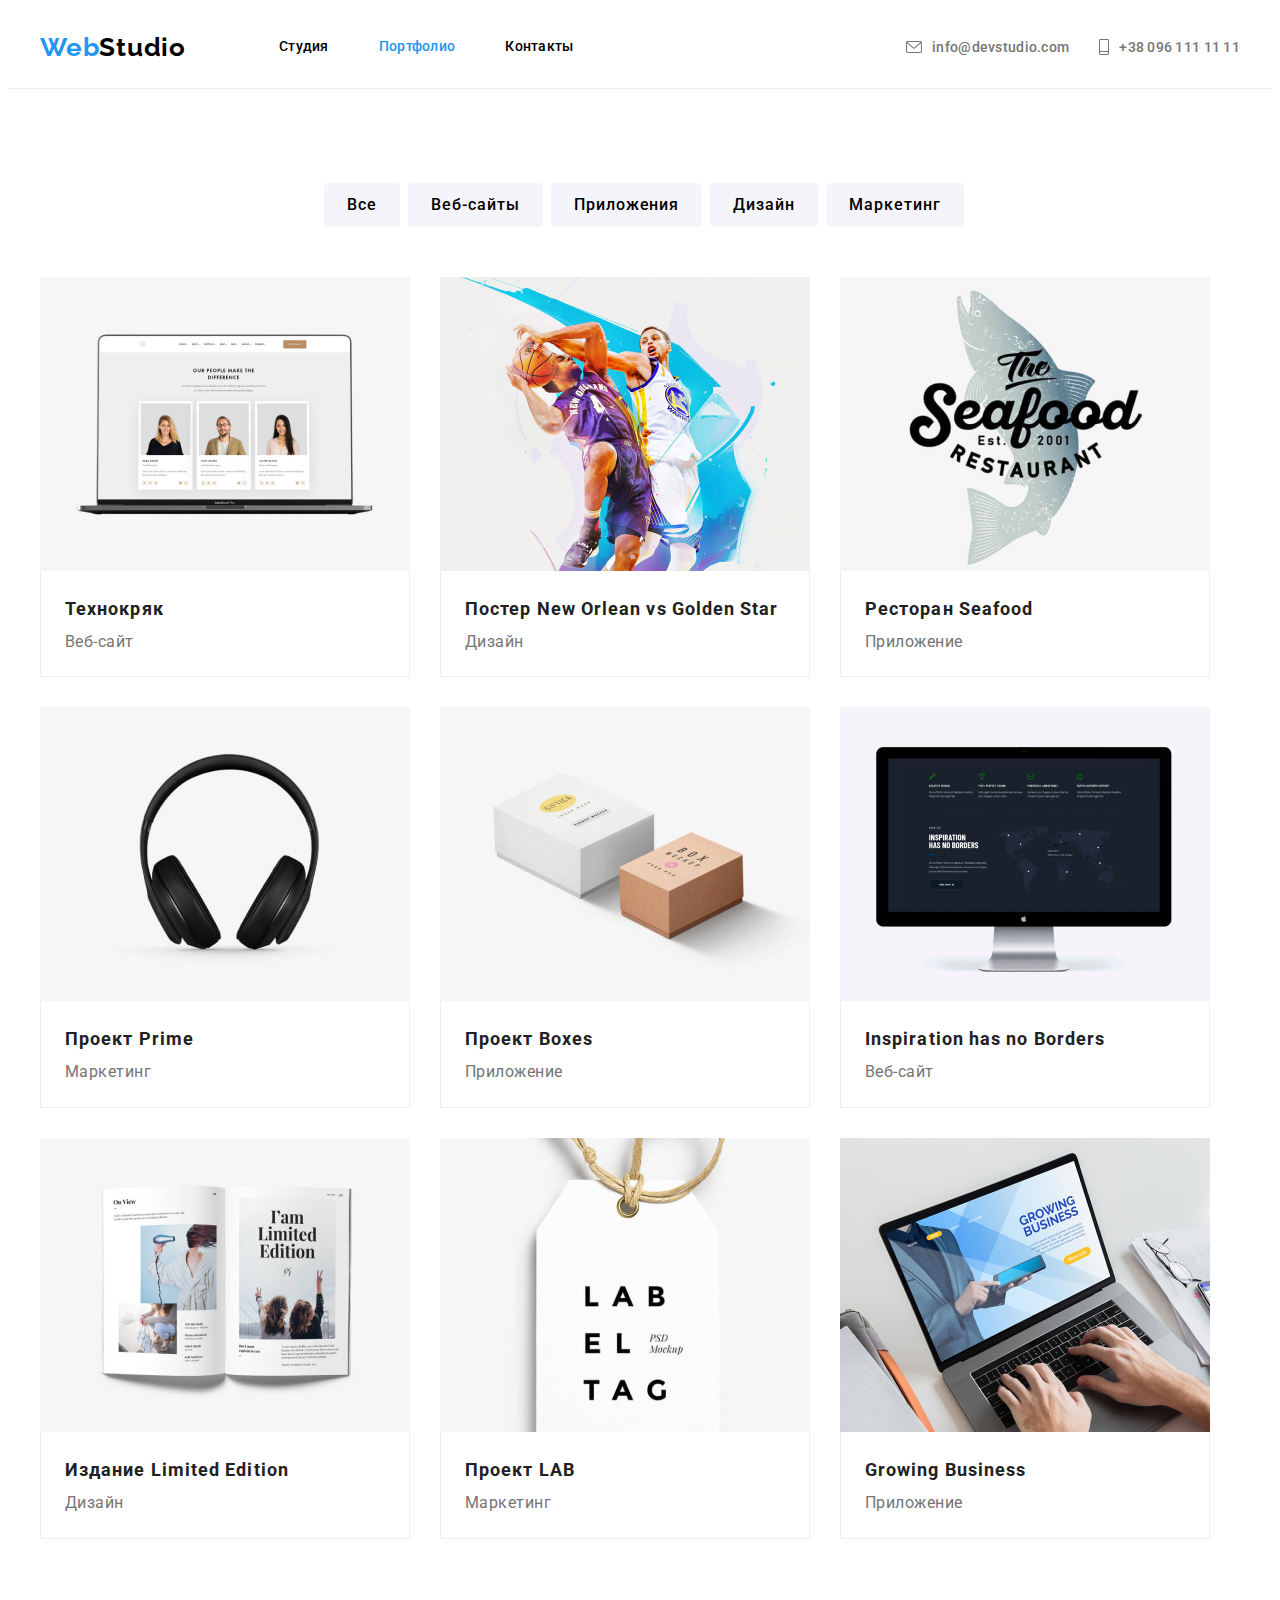
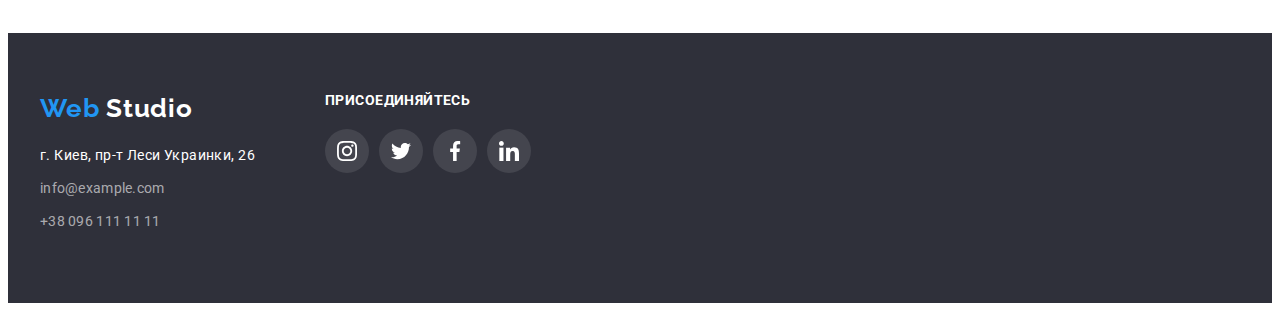
==== portfolio.html @ 4574971e "modal" ====
<!DOCTYPE html>
<html lang="ru">
  <head>
    <meta charset="UTF-8" />
    <meta http-equiv="X-UA-Compatible" content="IE=edge" />
    <meta name="viewport" content="width=device-width, initial-scale=1.0" />
    <title>Модуль 4 Векторная графика</title>
    <link rel="preconnect" href="https://fonts.googleapis.com" />
    <link rel="preconnect" href="https://fonts.gstatic.com" crossorigin />
    <link
      href="https://fonts.googleapis.com/css2?family=Raleway:wght@700&family=Roboto:wght@400;500;700;900&display=swap"
      rel="stylesheet"
    />
    <link
      rel="stylesheet"
      href="https://cdnjs.cloudflare.com/ajax/libs/modern-normalize/1.1.0/modern-normalize.min.css"
      integrity="sha512-wpPYUAdjBVSE4KJnH1VR1HeZfpl1ub8YT/NKx4PuQ5NmX2tKuGu6U/JRp5y+Y8XG2tV+wKQpNHVUX03MfMFn9Q=="
      crossorigin="anonymous"
      referrerpolicy="no-referrer"
    />
    <link rel="stylesheet" href="./css/style.css" />
  </head>
  <body>
    <!--Шапка-->
    <header class="header link">
      <div class="container header-container">
        <nav class="header-navigation">
          <a
            href="./index.html"
            class="header-link-logo"
            lang="en"
            style="font-family: 'Raleway', sans-serif"
            >Web <span class="logo">Studio</span></a
          >
          <ul class="header-list">
            <li class="header-item">
              <a href="./index.html" class="header-link">Студия</a>
            </li>
            <li class="header-item">
              <a href="./portfolio.html" class="header-link current"
                >Портфолио</a
              >
            </li>
            <li class="header-item">
              <a href="" class="header-link">Контакты</a>
            </li>
          </ul>
        </nav>
        <ul class="contact">
          <li class="contact-item">
            <a class="contact-link link" href="mailto:info@devstudio.com">
              <svg class="contact-icon" width="16" height="12">
                <use
                  href="./images/icons.svg/icons.svg#icon-envelope-hover"
                ></use>
              </svg>
              info@devstudio.com
            </a>
          </li>
          <li class="contact-item">
            <a class="contact-link link" href="tel:+380961111111">
              <svg class="contact-icon" width="10" height="16">
                <use href="./images/icons.svg/icons.svg#icon-Vector"></use>
              </svg>
              +38 096 111 11 11
            </a>
          </li>
        </ul>
      </div>
    </header>
    <main>
      <section class="prtf">
        <!--Кнопки навигации-->
        <div class="container">
          <ul class="btn-list">
            <li class="btn-item">
              <button type="button" class="btn-nav-prtf">Все</button>
            </li>
            <li class="btn-item">
              <button type="button" class="btn-nav-prtf">Веб-сайты</button>
            </li>
            <li class="btn-item">
              <button type="button" class="btn-nav-prtf">Приложения</button>
            </li>
            <li class="btn-item">
              <button type="button" class="btn-nav-prtf">Дизайн</button>
            </li>
            <li class="btn-item">
              <button type="button" class="btn-nav-prtf">Маркетинг</button>
            </li>
          </ul>

          <!--Контейнеры проектов-->
          <ul class="list-about">
            <li class="item-about">
              <img
                src="./images/portfolio1.jpg"
                width="370"
                height="294"
                alt="Лептоп с сайтом"
              />
              <div class="resource-img">
                <h3 class="h3-about">Технокряк</h3>
                <p class="text-about">Веб-сайт</p>
              </div>
            </li>
            <li class="item-about">
              <img
                src="./images/portfolio2.jpg"
                width="370"
                height="294"
                alt="НБА высшая лига"
              />
              <div class="resource-img">
                <h3 class="h3-about">Постер New Orlean vs Golden Star</h3>
                <p class="text-about">Дизайн</p>
              </div>
            </li>
            <li class="item-about">
              <img
                src="./images/portfolio3.jpg"
                width="370"
                height="294"
                alt="Ресторан морских продуктов"
              />
              <div class="resource-img">
                <h3 class="h3-about">Ресторан Seafood</h3>
                <p class="text-about">Приложение</p>
              </div>
            </li>
            <li class="item-about">
              <img
                src="./images/portfolio4.jpg"
                width="370"
                height="294"
                alt="Наушники закрытого типа"
              />
              <div class="resource-img">
                <h3 class="h3-about">Проект Prime</h3>
                <p class="text-about">Маркетинг</p>
              </div>
            </li>
            <li class="item-about">
              <img
                src="./images/portfolio5.jpg"
                width="370"
                height="294"
                alt="Коробки с логатипами продукции"
              />
              <div class="resource-img">
                <h3 class="h3-about">Проект Boxes</h3>
                <p class="text-about">Приложение</p>
              </div>
            </li>
            <li class="item-about">
              <img
                src="./images/portfolio6.jpg"
                width="370"
                height="294"
                alt="Моноблок с веб страницой"
              />
              <div class="resource-img">
                <h3 class="h3-about">Inspiration has no Borders</h3>
                <p class="text-about">Веб-сайт</p>
              </div>
            </li>
            <li class="item-about">
              <img
                src="./images/portfolio7.jpg"
                width="370"
                height="294"
                alt="Развернутая книга"
              />
              <div class="resource-img">
                <h3 class="h3-about">Издание Limited Edition</h3>
                <p class="text-about">Дизайн</p>
              </div>
            </li>
            <li class="item-about">
              <img
                src="./images/portfolio8.jpg"
                width="370"
                height="294"
                alt="Ярлык лаборатории"
              />
              <div class="resource-img">
                <h3 class="h3-about">Проект LAB</h3>
                <p class="text-about">Маркетинг</p>
              </div>
            </li>
            <li class="item-about">
              <img
                src="./images/portfolio9.jpg"
                width="370"
                height="294"
                alt="Рабочий процесс за ноутбуком"
              />
              <div class="resource-img">
                <h3 class="h3-about">Growing Business</h3>
                <p class="text-about">Приложение</p>
              </div>
            </li>
          </ul>
        </div>
      </section>
    </main>

    <!--Подвал-->
    <footer class="footer">
      <section class="container flex">
        <div>
          <a
            href="./index.html"
            class="footer-link-logo"
            lang="en"
            style="font-family: 'Raleway', sans-serif"
            >Web <span class="footer-logo">Studio</span></a
          >
          <address class="adres">г. Киев, пр-т Леси Украинки, 26</address>
          <ul>
            <li class="footer-m-t">
              <a href="mailto:info@example.com" class="footer-link-mail link"
                >info@example.com</a
              >
            </li>
            <li class="footer-m-t">
              <a href="tel:+380961111111" class="footer-link-tel link"
                >+38 096 111 11 11</a
              >
            </li>
          </ul>
        </div>
        <div class="contact-footer">
          <h2 class="contact-h2">присоединяйтесь</h2>
          <ul class="contact-list-footer">
            <li class="contact-item-footer">
              <a class="contact-link-footer" href="">
                <svg class="contact-icon-footer">
                  <use
                    href="./images/icons.svg/icons.svg#icon-instagram-2"
                  ></use>
                </svg>
              </a>
            </li>
            <li class="contact-item-footer">
              <a class="contact-link-footer" href="">
                <svg class="contact-icon-footer">
                  <use href="./images/icons.svg/icons.svg#icon-twitter-1"></use>
                </svg>
              </a>
            </li>
            <li class="contact-item-footer">
              <a class="contact-link-footer" href="">
                <svg class="contact-icon-footer">
                  <use
                    href="./images/icons.svg/icons.svg#icon-facebook-1"
                  ></use>
                </svg>
              </a>
            </li>
            <li class="contact-item-footer">
              <a class="contact-link-footer" href="">
                <svg class="contact-icon-footer">
                  <use
                    href="./images/icons.svg/icons.svg#icon-linkedin-1"
                  ></use>
                </svg>
              </a>
            </li>
          </ul>
        </div>
      </section>
    </footer>
  </body>
</html>
---- css/style.css ----
:root {
  --link-hover-color: #2196f3;
  --color-white: #ffffff;
  --color-paragraph: #757575;
  --footer-color: #2f303a;
  --header-color: #212121;
  --color-black: #000000;
  --color-btn-prt: #f5f4fa;
  --icon-team: #afb1b8;

  --margin-calc: margin 30px;
}
p,
h1,
h2,
h3,
h4,
h5,
h6 {
  margin: 0;
}
ul {
  margin: 0;
  padding: 0;
}
button {
  cursor: pointer;
}
body {
  font-family: "Roboto", sans-serif;
  color: var(--color-black);
}
.about-item {
  width: 270px;
  margin-left: 30px;
}
.about-item:first-child {
  margin-left: 0;
}
.about-item-img {
  margin-left: 30px;
}
.about-item-img:first-child {
  margin-left: 0;
}
.about-list {
  display: flex;
  align-items: center;
}
.about-item-team {
  margin-right: 30px;
  box-shadow: 0px 1px 3px rgba(0, 0, 0, 0.12), 0px 1px 1px rgba(0, 0, 0, 0.14),
    0px 2px 1px rgba(0, 0, 0, 0.2);
  border-radius: 0px 0px 4px 4px;
}
.about-item-team:last-child {
  margin-right: 0;
}
.container {
  width: 1200px;
  margin: 0 auto;
  padding-left: 15px;
  padding-right: 15px;
  /* outline: 2px solid red; */
}
.header {
  background: var(--color-white);
  padding-top: 24px;
  padding-bottom: 25px;
  border-bottom: 1px solid #ececec;
}
.contact {
  color: var(--color-paragraph);
  font-weight: 500;
  font-size: 14px;
  line-height: 16px;
  letter-spacing: 0.02em;
  display: flex;
  align-items: center;
  margin-left: auto;
}
.contact-item + .contact-item {
  margin-left: 30px;
}
.btn {
  font-family: "roboto", sans-serif;
  font-weight: 700;
  font-size: 16px;
  line-height: 1.85;
  letter-spacing: 0.06em;
  text-align: center;
  cursor: pointer;
  color: var(--color-white);
  background: rgba(33, 150, 243, 1);
  box-shadow: 0px 4px 4px rgba(0, 0, 0, 0.15);
  height: 50px;
  width: 200px;
  border-radius: 4px;
  align-items: center;
  border: 1px solid #000000;
  text-shadow: 0px 4px 4px rgba(0, 0, 0, 0.25);
}
.btn:focus/* ,
.btn:hover */ {
  color: var(--color-white);
  background: var(--link-hover-color);
}
img {
  display: block;
}
.header-link-logo {
  font-family: "Raleway", sans-serif;
  font-weight: bold;
  font-size: 26px;
  line-height: 1.19;
  letter-spacing: 0.03em;
  color: var(--link-hover-color);
  display: flex;
  align-items: center;
  padding-right: 93px;
}
.logo {
  font-weight: bold;
  font-size: 26px;
  line-height: 1.19;
  letter-spacing: 0.03em;
  color: var(--color-black);
}
a {
  text-decoration: none;
}
li {
  list-style-type: none;
}
ul {
  margin-left: 0;
  padding-left: 0;
}
.link {
  color: inherit;
}
.current {
  color: var(--link-hover-color);
}
.hero-title {
  color: var(--color-white);
  font-weight: 900;
  font-size: 44px;
  line-height: 1.36;
  letter-spacing: 0.06em;
  text-transform: uppercase;
  margin-bottom: 30px;
}
.header-container {
  display: flex;
  align-items: center;
}
.hero {
  background-color: #2f303a;
  text-align: center;
  padding-top: 200px;
  padding-bottom: 200px;
}
.hero-img {
  background-image: linear-gradient(
      rgba(47, 48, 58, 0.4),
      rgba(47, 48, 58, 0.4)
    ),
    url(../images/Img.jpg);
  width: 100%;
  max-width: 1600px;
  height: 600px;
  margin: 0 auto;
  background-size: cover;
  background-position: center;
  background-repeat: no-repeat;
}
.section {
  padding: 94px 0px;
}
.doing {
  padding-top: 0px;
}
.header-item {
  font-weight: 500;
  font-size: 14px;
  line-height: 1.14;
  letter-spacing: 0.02em;
  cursor: pointer;
  color: var(--color-black);
  padding-right: 50px;
}
.header-link {
  font-weight: 500;
  font-size: 14px;
  line-height: 1.14;
  letter-spacing: 0.02em;
  color: inherit;
}

.header-navigation {
  display: flex;
}
.header-list {
  display: flex;
  align-items: center;
}

.header-link:hover,
:focus {
  color: var(--link-hover-color);
}
.current {
  color: var(--link-hover-color);
}

.about-h2 {
  font-weight: 700;
  font-size: 36px;
  line-height: 1.16;
  letter-spacing: 0.03em;
  text-align: center;
  margin-bottom: 50px;
}
.about-h3 {
  font-weight: 700;
  font-size: 14px;
  line-height: 1.17;
  letter-spacing: 0.03em;
  text-transform: uppercase;
  color: var(--header-color);
  margin-bottom: 10px;
}
.about-text {
  font-size: 14px;
  line-height: 1.71;
  letter-spacing: 0.03em;
  color: var(--color-paragraph);
}
.header-link-mail {
  font-weight: 500;
  font-size: 14px;
  line-height: 1.14;
  letter-spacing: 0.02em;
  cursor: pointer;
  color: var(--color-paragraph);
  margin-right: 50px;
}
.header-link-mail:hover,
.header-link-mail:focus {
  color: var(--link-hover-color);
}
.header-link-tel {
  font-weight: 500;
  font-size: 14px;
  line-height: 1.14;
  letter-spacing: 0.02em;
  cursor: pointer;
  color: var(--color-paragraph);
  display: flex;
  align-items: center;
}
.header-link-tel:hover,
.header-link-tel:focus {
  color: var(--link-hover-color);
}
.team-h3 {
  font-weight: 500;
  font-size: 16px;
  line-height: 1.18;
  letter-spacing: 0.03em;
  text-align: center;
  color: var(--header-color);
  margin-bottom: 10px;
}
.team-text {
  font-size: 16px;
  line-height: 1.18;
  letter-spacing: 0.03em;
  text-align: center;
  color: var(--color-paragraph);
}
.team {
  background-color: var(--color-btn-prt);
}
.team-div {
  padding-top: 30px;
  padding-bottom: 30px;
}

/*----------------Подвал-------------------*/

.footer {
  background-color: var(--footer-color);
  padding-top: 60px;
  padding-bottom: 60px;
  display: flex;
  justify-content: center;
}
.footer-link-tel {
  font-weight: 400;
  font-size: 14px;
  line-height: 1.71;
  letter-spacing: 0.02em;
  cursor: pointer;
  color: var(--color-white);
  color: rgba(255, 255, 255, 0.6);
}
.footer-link-mail {
  font-weight: 400;
  font-size: 14px;
  line-height: 1.71;
  letter-spacing: 0.02em;
  cursor: pointer;
  color: var(--color-white);
  color: rgba(255, 255, 255, 0.6);
}
.footer-link-mail:hover,
.footer-link-mail:focus {
  color: var(--link-hover-color);
}
.footer-link-tel:hover,
.footer-link-tel:focus {
  color: var(--link-hover-color);
}
.footer-m-t {
  margin-bottom: 9px;
}
.footer-link-logo {
  font-weight: bold;
  font-size: 26px;
  line-height: 1.19;
  letter-spacing: 0.03em;
  color: var(--link-hover-color);
}
.footer-logo {
  font-weight: bold;
  font-size: 26px;
  line-height: 1.19;
  letter-spacing: 0.03em;
  color: var(--color-white);
}
.adres {
  font-weight: 400;
  font-size: 14px;
  line-height: 1.71;
  letter-spacing: 0.03em;
  font-style: normal;
  color: var(--color-white);
  margin-top: 20px;
  margin-bottom: 9px;
}
.h3-about {
  font-weight: 700;
  font-size: 18px;
  line-height: 2;
  letter-spacing: 0.06em;
  text-align: left;
  color: var(--header-color);
}
.resource-img {
  padding-top: 20px;
  padding-bottom: 20px;
  padding-left: 24px;
  padding-right: 24px;
  border-left: 1px solid #eeeeee;
  border-right: 1px solid #eeeeee;
  border-bottom: 1px solid #eeeeee;
  box-sizing: border-box;
}
.text-about {
  font-size: 16px;
  line-height: 1.87;
  letter-spacing: 0.03em;
  text-align: left;
  color: var(--color-paragraph);
}

/*----------------Портфолио---------------*/

.btn-list {
  display: flex;
  justify-content: center;
  margin-bottom: 50px;
}
.btn-item {
  margin-left: 8px;
  border-radius: 4px;
}
.btn-nav-prtf {
  font-family: "roboto", sans-serif;
  font-weight: 500;
  font-size: 16px;
  line-height: 1.85;
  letter-spacing: 0.06em;
  text-align: center;
  cursor: pointer;
  border: 1px solid var(--color-btn-prt);
  border-radius: 4px;
  align-items: center;
  background-color: var(--color-btn-prt);
  padding-top: 6px;
  padding-bottom: 6px;
  padding-left: 22px;
  padding-right: 22px;
}
.btn-nav-prtf:focus,
.btn-nav-prtf:hover {
  color: var(--color-white);
  background: var(--link-hover-color);
  box-shadow: 0px 4px 4px rgba(0, 0, 0, 0.15);
  border-color: var(--link-hover-color);
}
.prtf {
  padding-top: 94px;
  padding-bottom: 94px;
}
.item-about {
  margin-left: 30px;
  margin-top: 30px;
}
.item-about:focus,
.item-about:hover {
  box-shadow: 0px 1px 1px rgba(0, 0, 0, 0.12), 0px 4px 4px rgba(0, 0, 0, 0.06),
    1px 4px 6px rgba(0, 0, 0, 0.16);
}
.list-about {
  display: flex;
  flex-wrap: wrap;
  margin-left: -30px;
  margin-top: -30px;
  cursor: pointer;
}

/*----------------Иконки---------------*/

.contact-link {
  display: flex;
  align-items: center;
}
.contact-link:hover {
  color: var(--link-hover-color);
}
.contact-icon {
  display: flex;
  align-items: center;
  justify-content: center;
  margin-right: 10px;
  fill: currentColor;
}
.about-icon {
  display: flex;
  align-items: center;
  justify-content: center;
  width: 70px;
  height: 70px;
}
.about-icon-item {
  width: 270px;
  height: 120px;
  display: flex;
  align-items: center;
  justify-content: center;
  margin-bottom: 30px;
  background-color: var(--color-btn-prt);
  border-radius: 4px;
}
.team-social-list {
  display: flex;
  justify-content: center;
}
.team-social-item + .team-social-item {
  margin-left: 10px;
}

.team-social-icon {
  fill: currentColor;
}
.team-social-link {
  height: 44px;
  width: 44px;
  border-radius: 50%;
  display: flex;
  align-items: center;
  justify-content: center;
  margin-bottom: 30px;
  color: var(--icon-team);
}
.team-social-link:hover {
  background-color: var(--link-hover-color);
  color: var(--color-white);
}
.team-social-link:focus {
  background-color: var(--link-hover-color);
  color: var(--color-white);
}
.client {
  margin-top: 94px;
  margin-bottom: 94px;
}
.client-list {
  fill: var(--icon-team);
  display: flex;
  justify-content: center;
  cursor: pointer;
}
.client-item {
  width: 170px;
  height: 92px;
  border: 1px solid;
  border-radius: 4px;
  color: var(--icon-team);
  display: flex;
  align-items: center;
  justify-content: center;
}
.client-item:hover {
  color: var(--link-hover-color);
}
.client-item:focus {
  color: var(--link-hover-color);
}
.client-item + .client-item {
  margin-left: 30px;
}
.client-icon {
  width: 106px;
  height: 60px;
  fill: currentColor;
}
.contact-footer {
  width: 206px;
  height: 80px;
  margin-left: 70px;
}
.contact-h2 {
  font-weight: 700;
  font-size: 14px;
  line-height: 1.14;
  letter-spacing: 0.03em;
  /* text-align: center; */
  margin-bottom: 20px;
  color: var(--color-white);
  text-transform: uppercase;
}
.contact-list-footer {
  display: flex;
}

.contact-link-footer {
  border-radius: 50%;
  color: var(--icon-team);
  display: flex;
  align-items: center;
  justify-content: center;
  width: 44px;
  height: 44px;
  background-color: rgba(255, 255, 255, 0.1);
}
.contact-item-footer + .contact-item-footer {
  margin-left: 10px;
}
.contact-link-footer:hover {
  background-color: var(--link-hover-color);
}
.contact-link-footer:focus {
  background-color: var(--link-hover-color);
}
.contact-icon-footer {
  fill: var(--color-white);
  width: 20px;
  height: 20px;
}
.flex {
  display: flex;
}
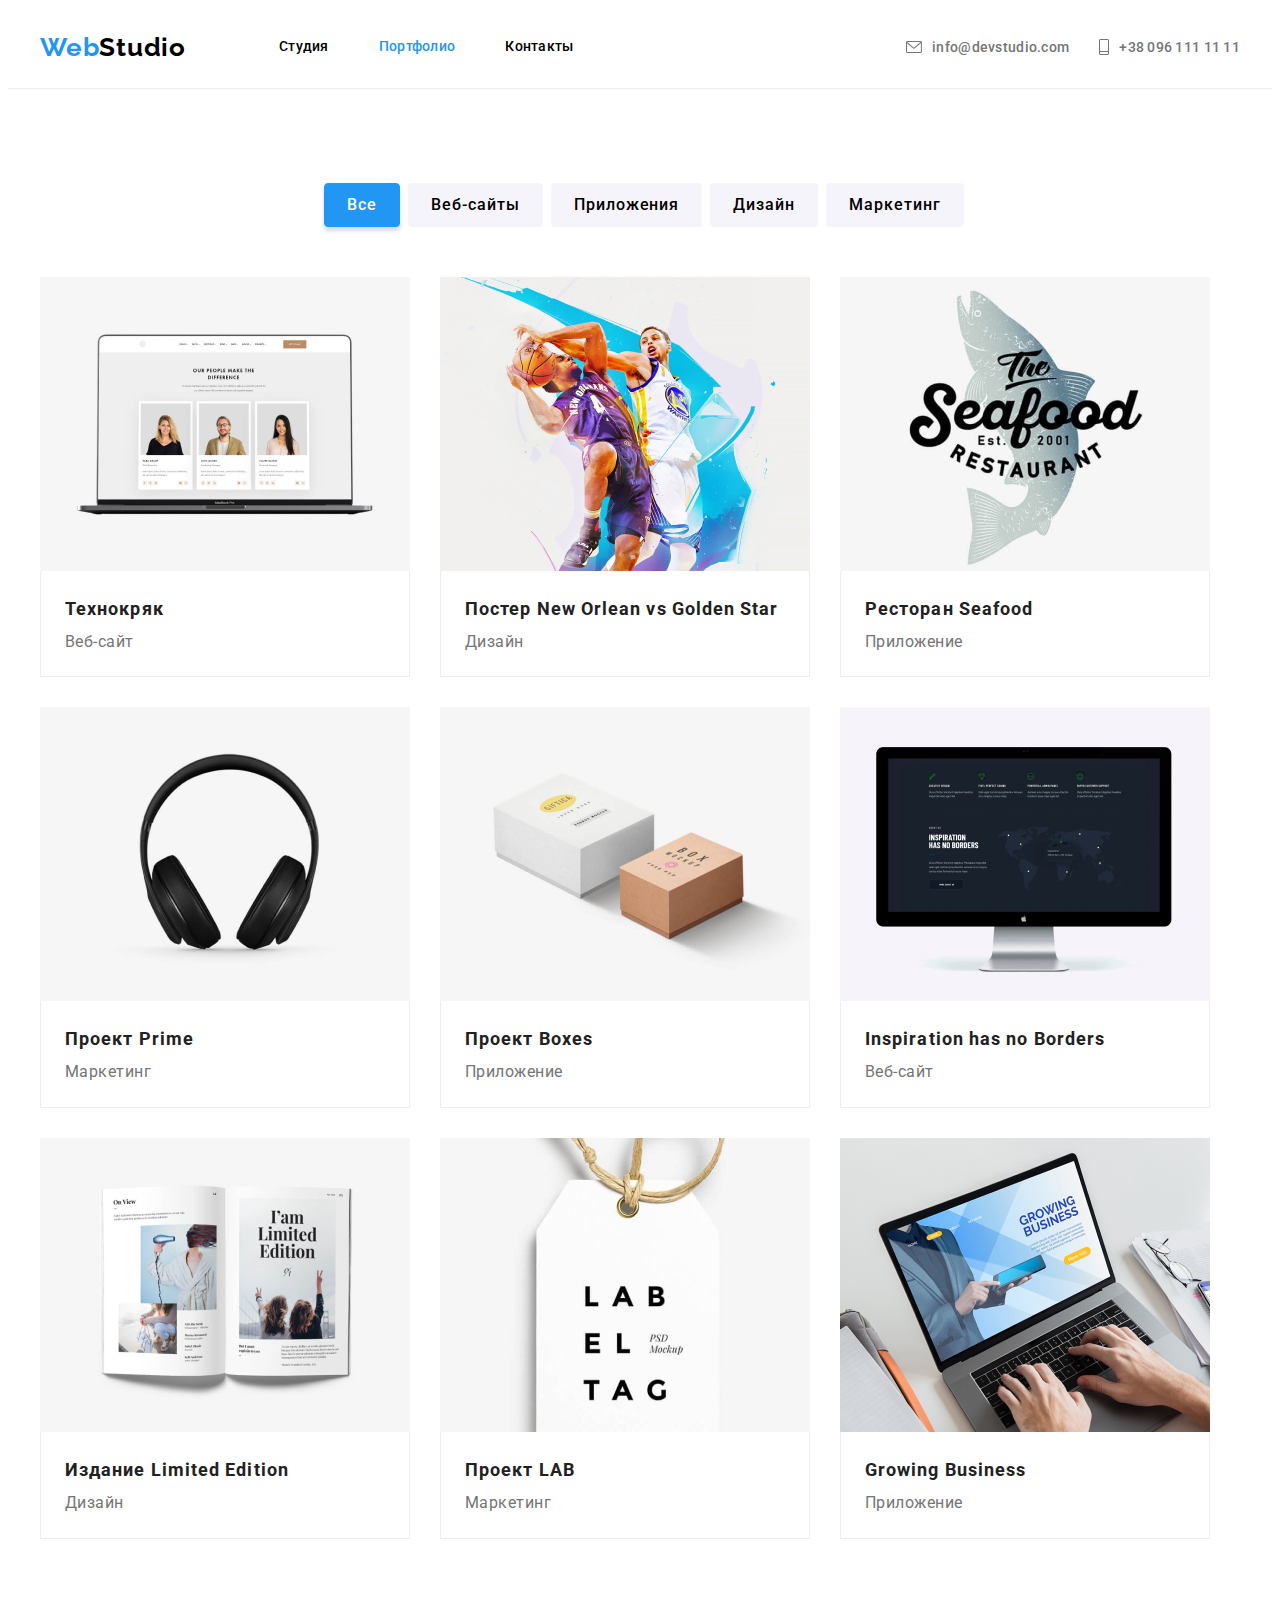
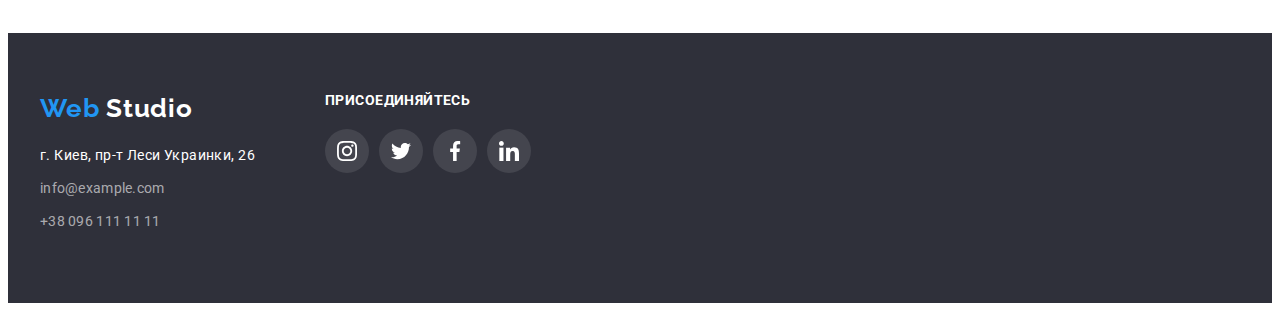
==== commit 74e63e68: "btn" ====
--- a/portfolio.html
+++ b/portfolio.html
@@ -4,7 +4,7 @@
     <meta charset="UTF-8" />
     <meta http-equiv="X-UA-Compatible" content="IE=edge" />
     <meta name="viewport" content="width=device-width, initial-scale=1.0" />
-    <title>Модуль 4 Векторная графика</title>
+    <title>Модуль 5 Позиционирование, переходы, анимации</title>
     <link rel="preconnect" href="https://fonts.googleapis.com" />
     <link rel="preconnect" href="https://fonts.gstatic.com" crossorigin />
     <link
@@ -74,7 +74,9 @@
         <div class="container">
           <ul class="btn-list">
             <li class="btn-item">
-              <button type="button" class="btn-nav-prtf">Все</button>
+              <button type="button" class="btn-nav-prtf current-btn">
+                Все
+              </button>
             </li>
             <li class="btn-item">
               <button type="button" class="btn-nav-prtf">Веб-сайты</button>
--- a/css/style.css
+++ b/css/style.css
@@ -411,6 +411,12 @@
   box-shadow: 0px 4px 4px rgba(0, 0, 0, 0.15);
   border-color: var(--link-hover-color);
 }
+.current-btn {
+  color: var(--color-white);
+  background: var(--link-hover-color);
+  box-shadow: 0px 4px 4px rgba(0, 0, 0, 0.15);
+  border-color: var(--link-hover-color);
+}
 .prtf {
   padding-top: 94px;
   padding-bottom: 94px;
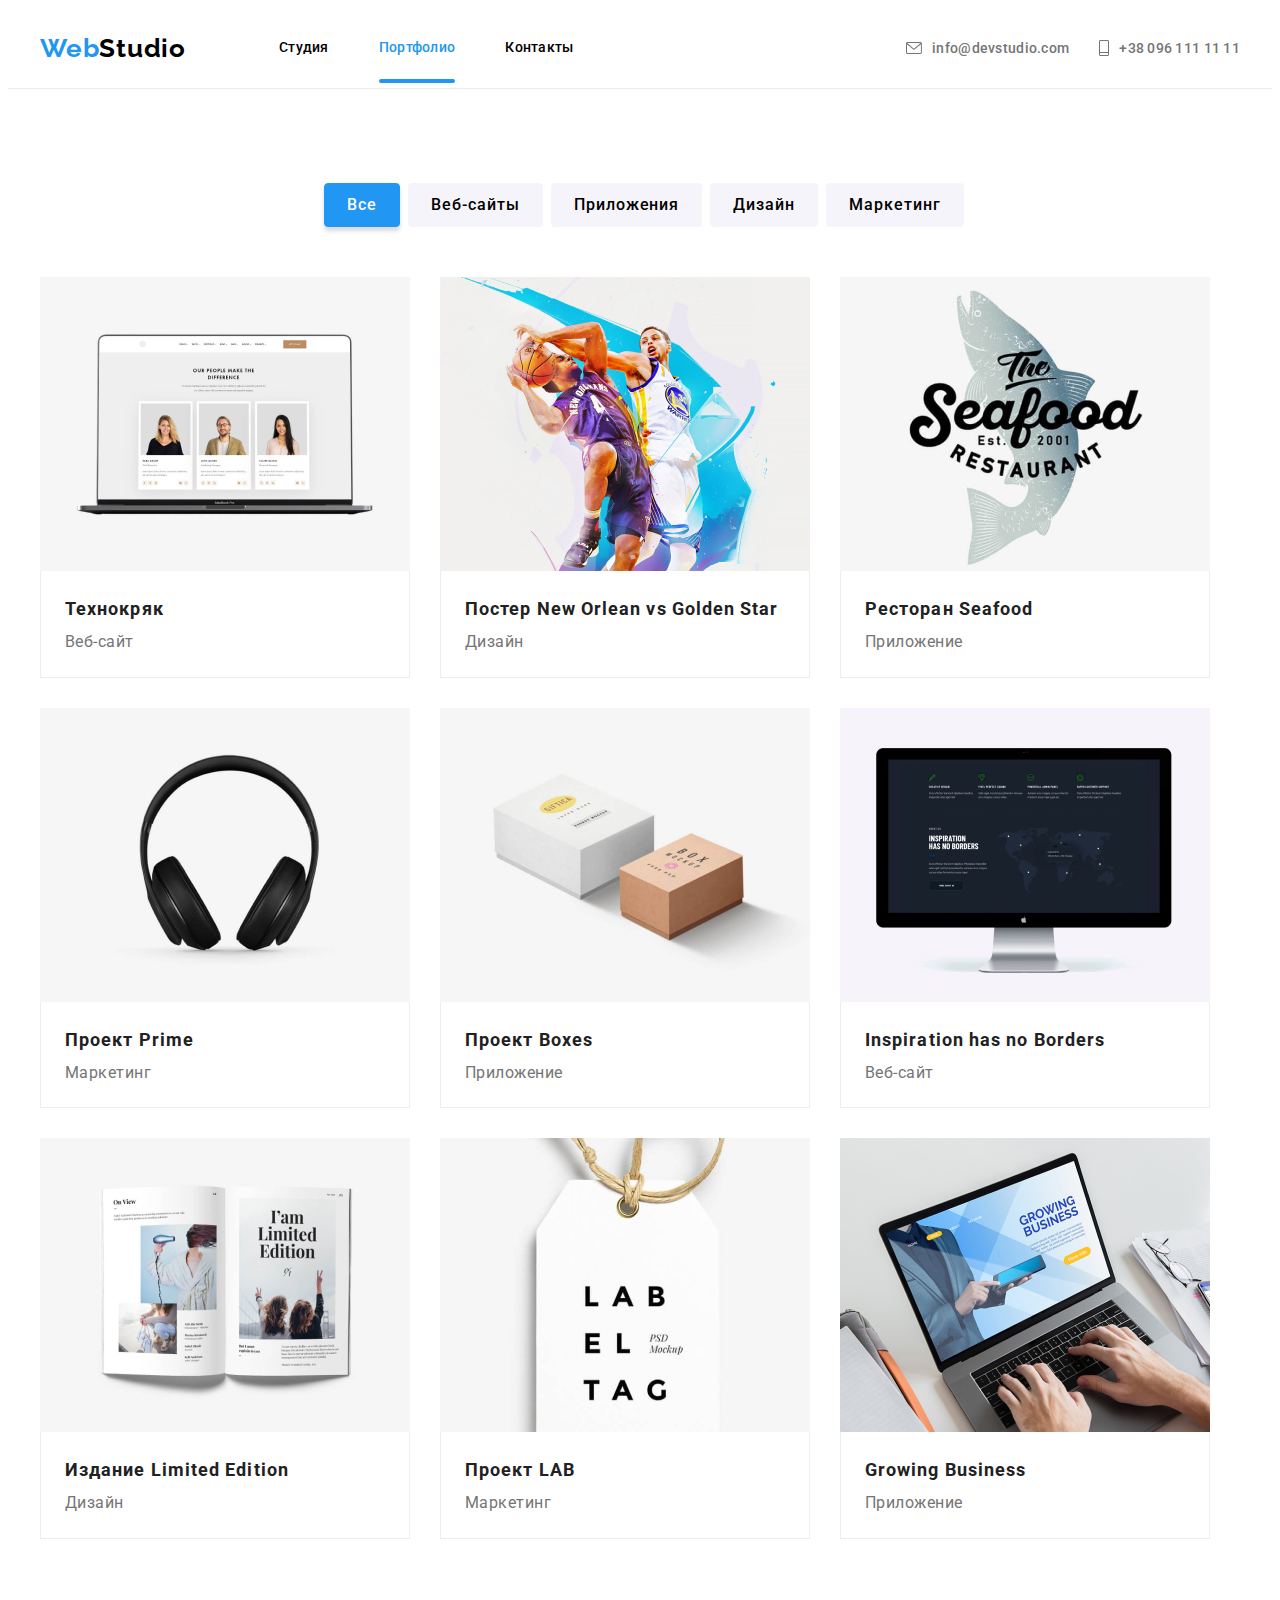
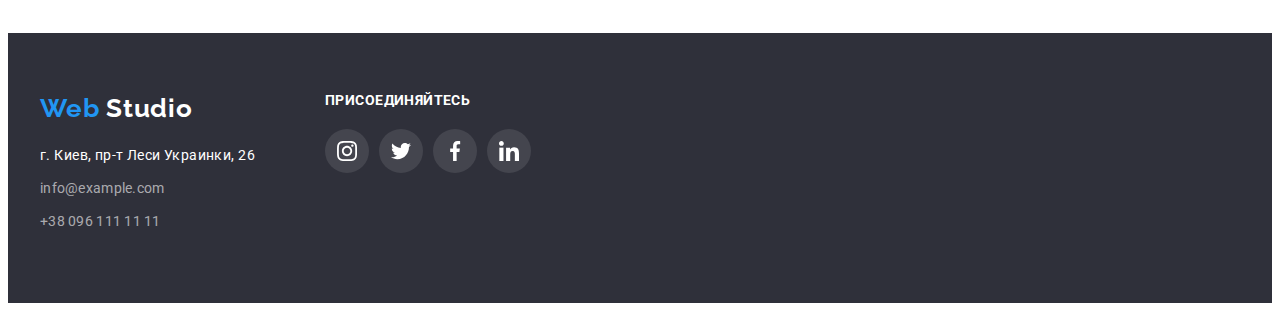
==== commit 2a59e299: "123456" ====
--- a/portfolio.html
+++ b/portfolio.html
@@ -95,108 +95,190 @@
           <!--Контейнеры проектов-->
           <ul class="list-about">
             <li class="item-about">
-              <img
-                src="./images/portfolio1.jpg"
-                width="370"
-                height="294"
-                alt="Лептоп с сайтом"
-              />
+              <div class="thumb">
+                <img
+                  src="./images/portfolio1.jpg"
+                  width="370"
+                  height="294"
+                  alt="Лептоп с сайтом"
+                />
+                <div class="text-port">
+                  <p class="text-label">
+                    Ресурс предлагает комплексные предложения с разным уровнем
+                    функционала и сервисов. Все это позволит посетителю получить
+                    исчерпывающие сведения о компании или частном лице.
+                  </p>
+                </div>
+              </div>
               <div class="resource-img">
                 <h3 class="h3-about">Технокряк</h3>
                 <p class="text-about">Веб-сайт</p>
               </div>
             </li>
             <li class="item-about">
-              <img
-                src="./images/portfolio2.jpg"
-                width="370"
-                height="294"
-                alt="НБА высшая лига"
-              />
+              <div class="thumb">
+                <img
+                  src="./images/portfolio2.jpg"
+                  width="370"
+                  height="294"
+                  alt="НБА высшая лига"
+                />
+                <div class="text-port">
+                  <p class="text-label">
+                    Ресурс предлагает комплексные предложения с разным уровнем
+                    функционала и сервисов. Все это позволит посетителю получить
+                    исчерпывающие сведения о компании или частном лице.
+                  </p>
+                </div>
+              </div>
+
               <div class="resource-img">
                 <h3 class="h3-about">Постер New Orlean vs Golden Star</h3>
                 <p class="text-about">Дизайн</p>
               </div>
             </li>
             <li class="item-about">
-              <img
-                src="./images/portfolio3.jpg"
-                width="370"
-                height="294"
-                alt="Ресторан морских продуктов"
-              />
+              <div class="thumb">
+                <img
+                  src="./images/portfolio3.jpg"
+                  width="370"
+                  height="294"
+                  alt="Ресторан морских продуктов"
+                />
+                <div class="text-port">
+                  <p class="text-label">
+                    Ресурс предлагает комплексные предложения с разным уровнем
+                    функционала и сервисов. Все это позволит посетителю получить
+                    исчерпывающие сведения о компании или частном лице.
+                  </p>
+                </div>
+              </div>
               <div class="resource-img">
                 <h3 class="h3-about">Ресторан Seafood</h3>
                 <p class="text-about">Приложение</p>
               </div>
             </li>
             <li class="item-about">
-              <img
-                src="./images/portfolio4.jpg"
-                width="370"
-                height="294"
-                alt="Наушники закрытого типа"
-              />
+              <div class="thumb">
+                <img
+                  src="./images/portfolio4.jpg"
+                  width="370"
+                  height="294"
+                  alt="Наушники закрытого типа"
+                />
+                <div class="text-port">
+                  <p class="text-label">
+                    Ресурс предлагает комплексные предложения с разным уровнем
+                    функционала и сервисов. Все это позволит посетителю получить
+                    исчерпывающие сведения о компании или частном лице.
+                  </p>
+                </div>
+              </div>
               <div class="resource-img">
                 <h3 class="h3-about">Проект Prime</h3>
                 <p class="text-about">Маркетинг</p>
               </div>
             </li>
             <li class="item-about">
-              <img
-                src="./images/portfolio5.jpg"
-                width="370"
-                height="294"
-                alt="Коробки с логатипами продукции"
-              />
+              <div class="thumb">
+                <img
+                  src="./images/portfolio5.jpg"
+                  width="370"
+                  height="294"
+                  alt="Коробки с логатипами продукции"
+                />
+                <div class="text-port">
+                  <p class="text-label">
+                    Ресурс предлагает комплексные предложения с разным уровнем
+                    функционала и сервисов. Все это позволит посетителю получить
+                    исчерпывающие сведения о компании или частном лице.
+                  </p>
+                </div>
+              </div>
               <div class="resource-img">
                 <h3 class="h3-about">Проект Boxes</h3>
                 <p class="text-about">Приложение</p>
               </div>
             </li>
             <li class="item-about">
-              <img
-                src="./images/portfolio6.jpg"
-                width="370"
-                height="294"
-                alt="Моноблок с веб страницой"
-              />
+              <div class="thumb">
+                <img
+                  src="./images/portfolio6.jpg"
+                  width="370"
+                  height="294"
+                  alt="Моноблок с веб страницой"
+                />
+                <div class="text-port">
+                  <p class="text-label">
+                    Ресурс предлагает комплексные предложения с разным уровнем
+                    функционала и сервисов. Все это позволит посетителю получить
+                    исчерпывающие сведения о компании или частном лице.
+                  </p>
+                </div>
+              </div>
               <div class="resource-img">
                 <h3 class="h3-about">Inspiration has no Borders</h3>
                 <p class="text-about">Веб-сайт</p>
               </div>
             </li>
             <li class="item-about">
-              <img
-                src="./images/portfolio7.jpg"
-                width="370"
-                height="294"
-                alt="Развернутая книга"
-              />
+              <div class="thumb">
+                <img
+                  src="./images/portfolio7.jpg"
+                  width="370"
+                  height="294"
+                  alt="Развернутая книга"
+                />
+                <div class="text-port">
+                  <p class="text-label">
+                    Ресурс предлагает комплексные предложения с разным уровнем
+                    функционала и сервисов. Все это позволит посетителю получить
+                    исчерпывающие сведения о компании или частном лице.
+                  </p>
+                </div>
+              </div>
               <div class="resource-img">
                 <h3 class="h3-about">Издание Limited Edition</h3>
                 <p class="text-about">Дизайн</p>
               </div>
             </li>
             <li class="item-about">
-              <img
-                src="./images/portfolio8.jpg"
-                width="370"
-                height="294"
-                alt="Ярлык лаборатории"
-              />
+              <div class="thumb">
+                <img
+                  src="./images/portfolio8.jpg"
+                  width="370"
+                  height="294"
+                  alt="Ярлык лаборатории"
+                />
+                <div class="text-port">
+                  <p class="text-label">
+                    Ресурс предлагает комплексные предложения с разным уровнем
+                    функционала и сервисов. Все это позволит посетителю получить
+                    исчерпывающие сведения о компании или частном лице.
+                  </p>
+                </div>
+              </div>
               <div class="resource-img">
                 <h3 class="h3-about">Проект LAB</h3>
                 <p class="text-about">Маркетинг</p>
               </div>
             </li>
             <li class="item-about">
-              <img
-                src="./images/portfolio9.jpg"
-                width="370"
-                height="294"
-                alt="Рабочий процесс за ноутбуком"
-              />
+              <div class="thumb">
+                <img
+                  src="./images/portfolio9.jpg"
+                  width="370"
+                  height="294"
+                  alt="Рабочий процесс за ноутбуком"
+                />
+                <div class="text-port">
+                  <p class="text-label">
+                    Ресурс предлагает комплексные предложения с разным уровнем
+                    функционала и сервисов. Все это позволит посетителю получить
+                    исчерпывающие сведения о компании или частном лице.
+                  </p>
+                </div>
+              </div>
               <div class="resource-img">
                 <h3 class="h3-about">Growing Business</h3>
                 <p class="text-about">Приложение</p>
--- a/css/style.css
+++ b/css/style.css
@@ -38,6 +38,7 @@
   margin-left: 0;
 }
 .about-item-img {
+  position: relative;
   margin-left: 30px;
 }
 .about-item-img:first-child {
@@ -65,9 +66,11 @@
 }
 .header {
   background: var(--color-white);
-  padding-top: 24px;
-  padding-bottom: 25px;
+  /* padding-top: 24px;
+  padding-bottom: 25px; */
   border-bottom: 1px solid #ececec;
+  height: 80px;
+  display: flex;
 }
 .contact {
   color: var(--color-paragraph);
@@ -117,7 +120,8 @@
   color: var(--link-hover-color);
   display: flex;
   align-items: center;
-  padding-right: 93px;
+  /* padding-right: 93px; */
+  margin-right: 93px;
 }
 .logo {
   font-weight: bold;
@@ -141,6 +145,17 @@
 }
 .current {
   color: var(--link-hover-color);
+  position: relative;
+}
+.current::after {
+  background-color: var(--link-hover-color);
+  position: absolute;
+  content: "";
+  width: 100%;
+  height: 4px;
+  border-radius: 2px;
+  left: 0px;
+  bottom: -28px;
 }
 .hero-title {
   color: var(--color-white);
@@ -188,7 +203,8 @@
   letter-spacing: 0.02em;
   cursor: pointer;
   color: var(--color-black);
-  padding-right: 50px;
+  /* padding-right: 50px; */
+  margin-right: 50px;
 }
 .header-link {
   font-weight: 500;
@@ -196,6 +212,7 @@
   line-height: 1.14;
   letter-spacing: 0.02em;
   color: inherit;
+  /* position: relative; */
 }
 
 .header-navigation {
@@ -580,3 +597,106 @@
 .flex {
   display: flex;
 }
+
+.is-hidden {
+  visibility: hidden;
+  opacity: 0;
+  pointer-events: none;
+}
+
+.backdrop {
+  background: rgba(0, 0, 0, 0.2);
+  width: 100%;
+  height: 100%;
+  position: fixed;
+  display: flex;
+  justify-content: center;
+  align-items: center;
+  top: 0;
+  left: 0;
+  /* width: 100vw;
+  height: 100vh; */
+}
+
+.modal {
+  background-color: var(--color-white);
+  border-radius: 4px;
+  width: 528px;
+  height: 581px;
+  position: absolute;
+  top: 50%;
+  left: 50%;
+  transform: translate(-50%, -50%) rotate(0) scale(1);
+  transition: transform 250ms;
+}
+/* .backdrop .is-hidden .modal {
+  transform: translate(-50% -50%) rotate(-300deg) scale(0.5);
+} */
+
+.icon-closed {
+  color: #000000;
+  width: 18px;
+  height: 18px;
+  display: flex;
+  align-items: center;
+  /* margin-left: auto; */
+}
+.btn-closed-modal {
+  border-radius: 50%;
+  width: auto;
+  height: 30px;
+  background-color: var(--color-white);
+  position: absolute;
+  border: 1px solid rgba(0, 0, 0, 0.1);
+  box-sizing: border-box;
+  top: 8px;
+  right: 8px;
+}
+
+.item-text {
+  color: var(--color-white);
+  position: absolute;
+  bottom: 0px;
+  background: rgba(47, 48, 58, 0.8);
+  width: 370px;
+  height: 70px;
+  display: flex;
+  justify-content: center;
+  align-items: center;
+  text-transform: uppercase;
+  font-style: normal;
+  font-weight: 700;
+  font-size: 14px;
+  line-height: 1.14;
+  letter-spacing: 0.03em;
+}
+
+.text-port {
+  margin: 0 auto;
+}
+.text-label {
+  position: absolute;
+  width: 100%;
+  height: 294px;
+  background: rgba(33, 150, 243, 0.9);
+  display: flex;
+  align-items: center;
+  font-style: normal;
+  padding-left: 28px;
+  font-weight: 400;
+  font-size: 18px;
+  line-height: 1.55;
+  letter-spacing: 0.03em;
+  color: var(--color-white);
+  left: 0;
+  top: 0;
+  transform: translatey(100%);
+  transition: transform 250ms cubic-bezier(0.4, 0, 0.2, 1);
+}
+.item-about:hover .text-label {
+  transform: translatey(0);
+}
+.thumb {
+  position: relative;
+  overflow: hidden;
+}
